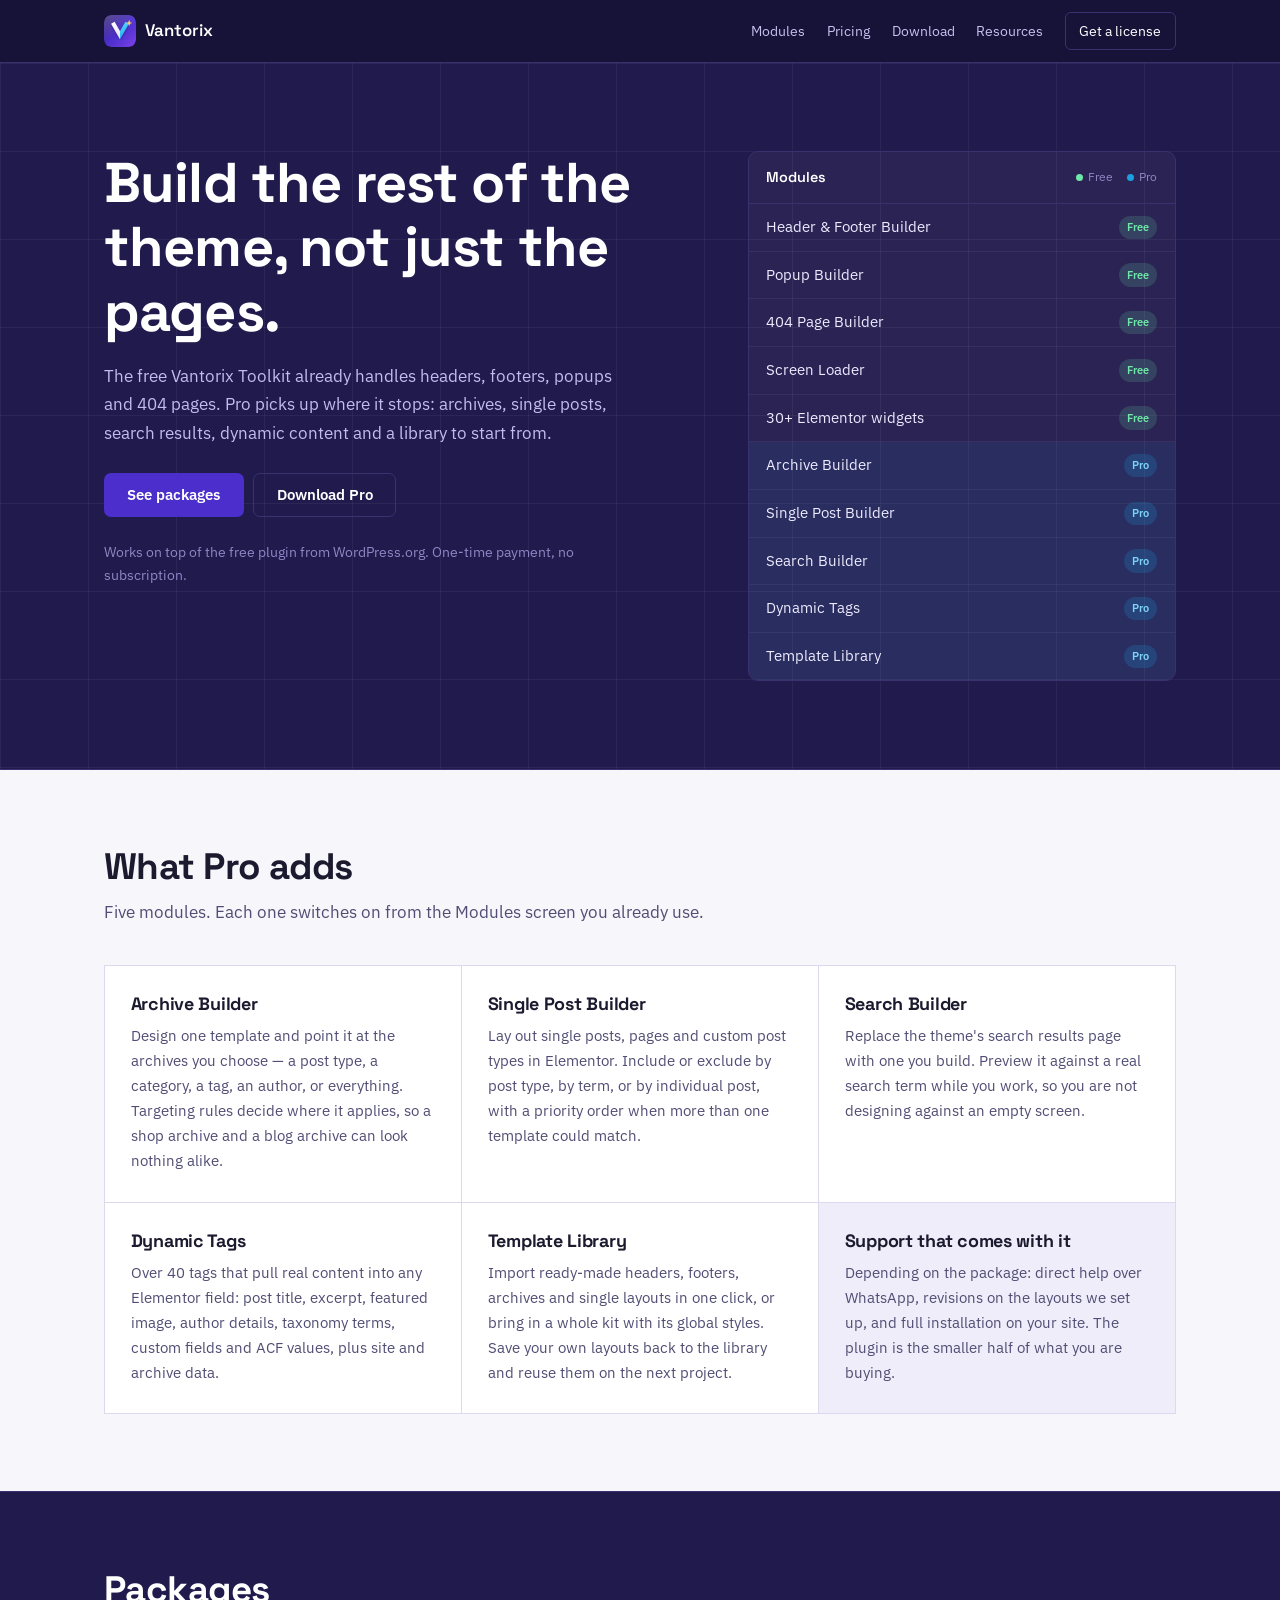
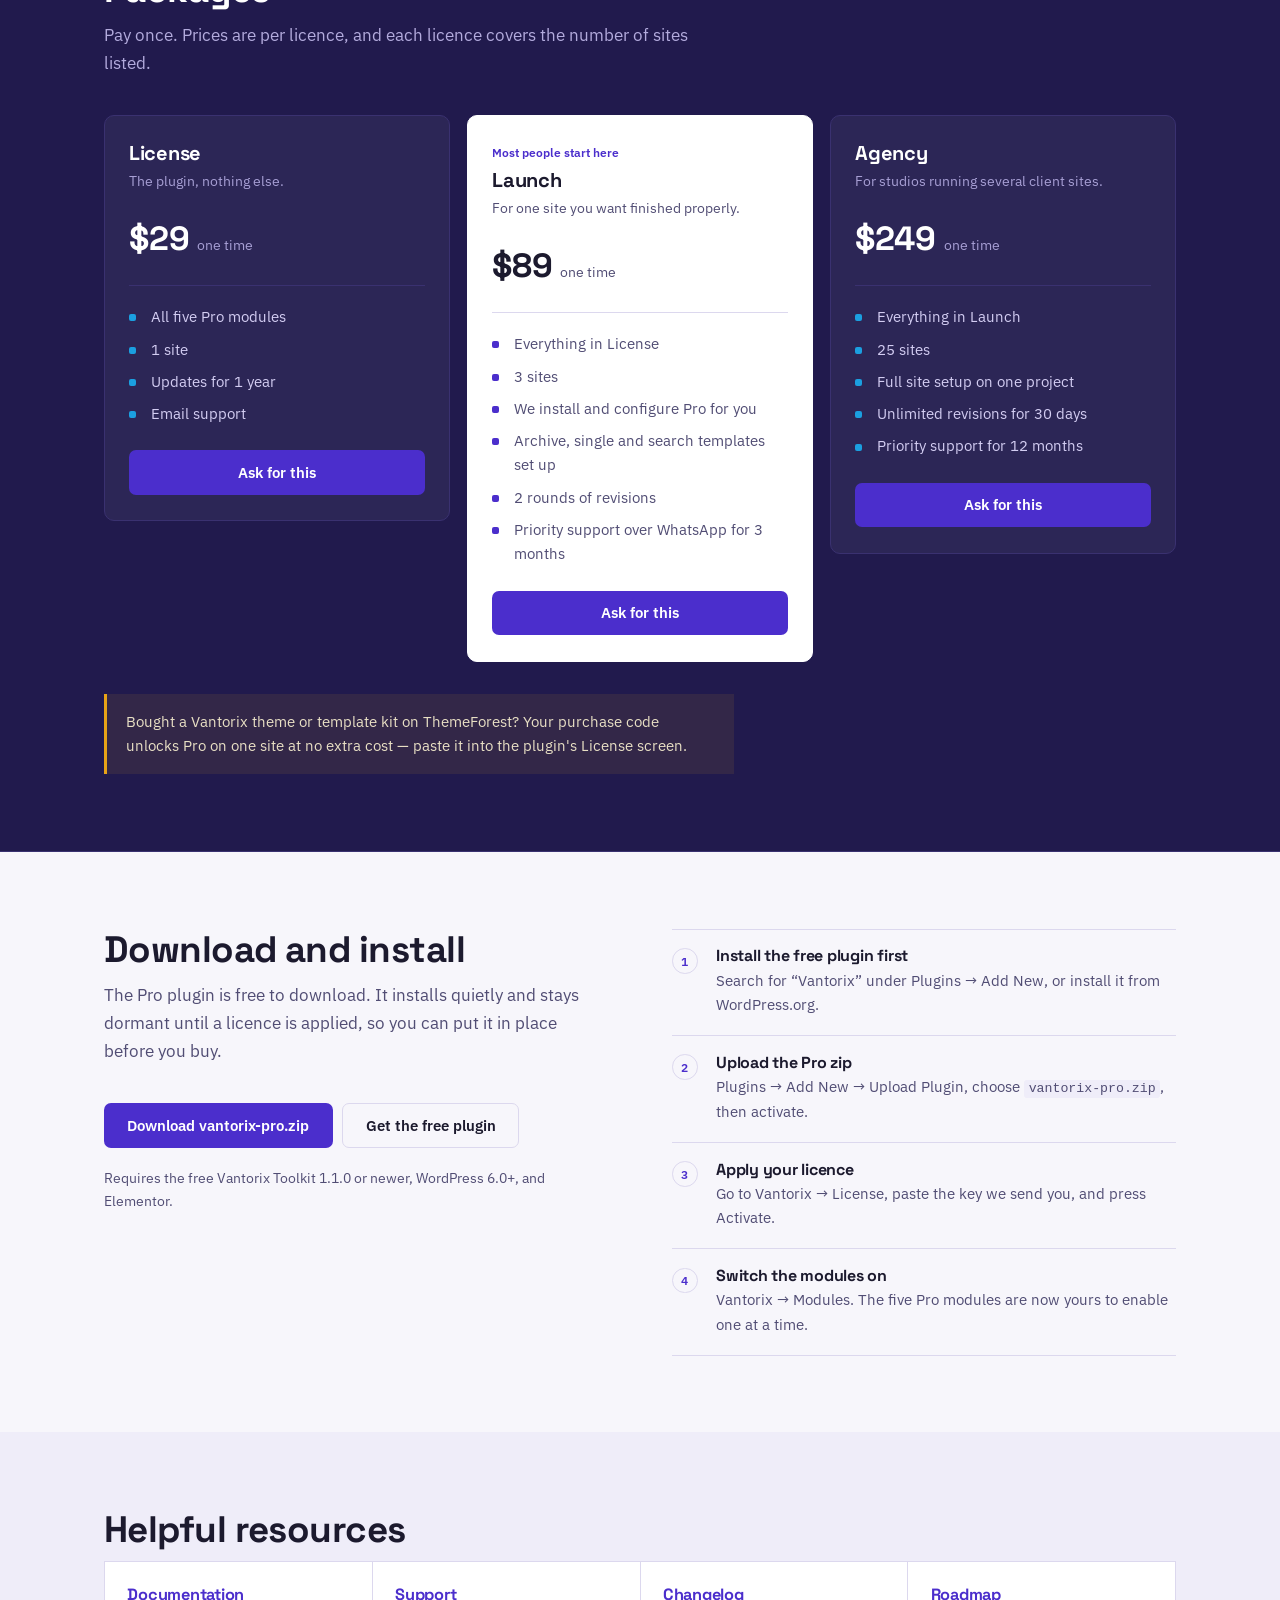
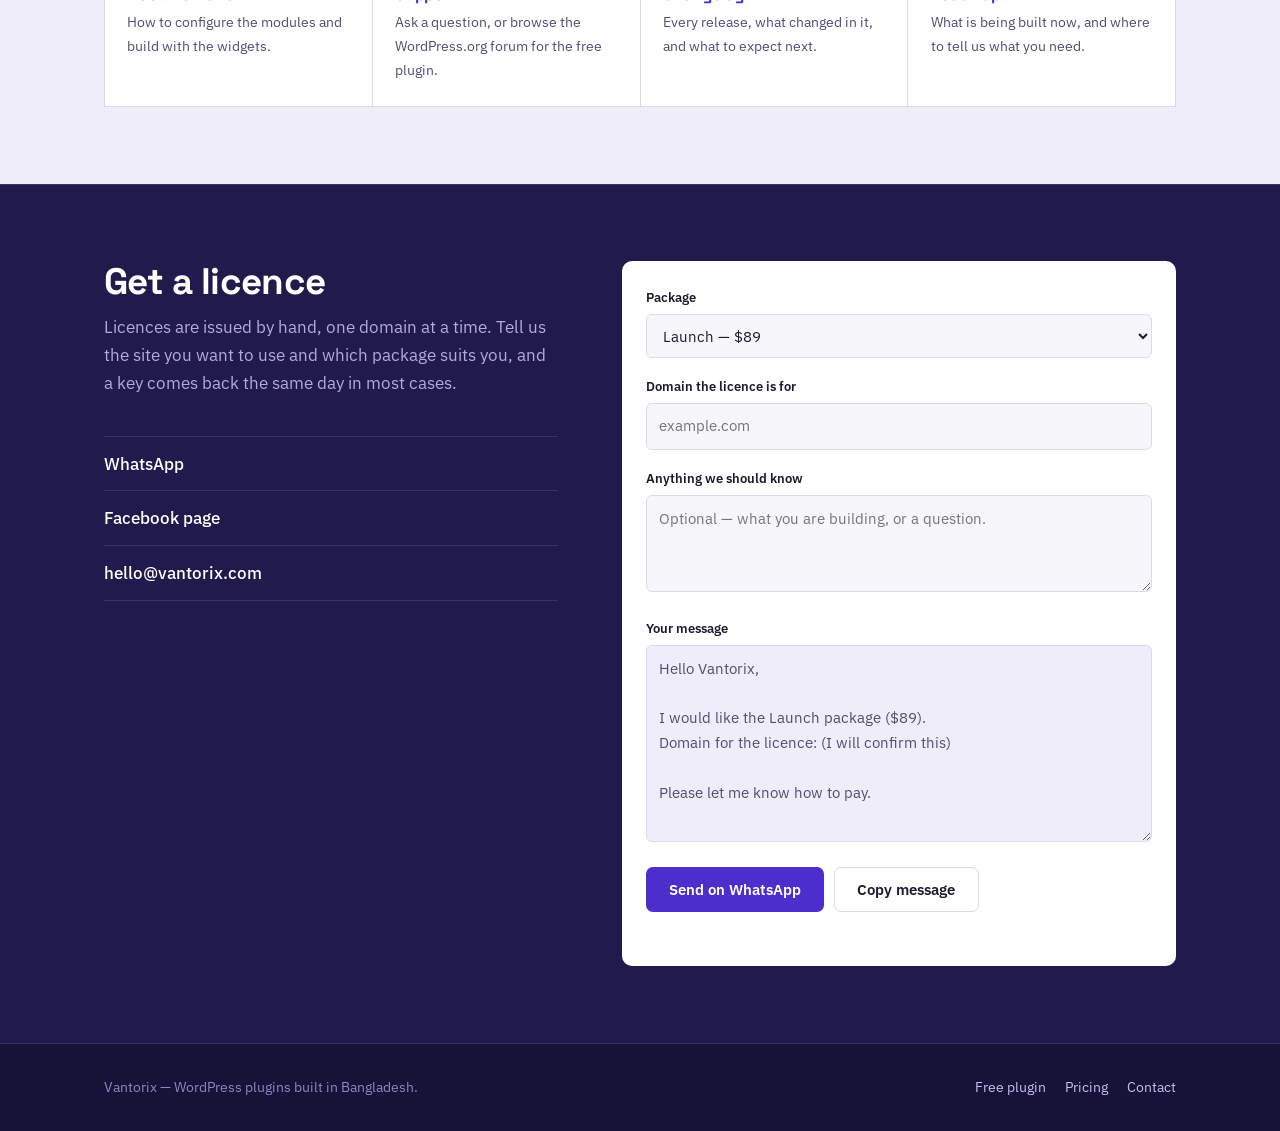
==== index.html @ 4dcec74a "Website" ====
<!DOCTYPE html>
<html lang="en">
<head>
<meta charset="utf-8">
<meta name="viewport" content="width=device-width, initial-scale=1">
<title>Vantorix Pro — theme building modules for Elementor</title>
<meta name="description" content="Vantorix Pro adds the Archive Builder, Single Post Builder, Search Builder, Dynamic Tags and Template Library to the free Vantorix Toolkit for Elementor.">
<link rel="icon" href="assets/icon.svg" type="image/svg+xml">

<meta property="og:title" content="Vantorix Pro — theme building modules for Elementor">
<meta property="og:description" content="Archive, Single, Search, Dynamic Tags and the Template Library, on top of the free Vantorix Toolkit.">
<meta property="og:type" content="website">
<meta property="og:image" content="assets/banner.png">

<link rel="preconnect" href="https://fonts.googleapis.com">
<link rel="preconnect" href="https://fonts.gstatic.com" crossorigin>
<link href="https://fonts.googleapis.com/css2?family=Space+Grotesk:wght@500;600;700&family=IBM+Plex+Sans:ital,wght@0,400;0,500;0,600;1,400&display=swap" rel="stylesheet">
<link rel="stylesheet" href="styles.css">
</head>
<body>

<a class="skip" href="#main">Skip to content</a>

<header class="topbar">
  <div class="shell topbar__inner">
    <a class="brand" href="#main">
      <img src="assets/icon.svg" alt="" width="32" height="32">
      <span>Vantorix</span>
    </a>
    <nav class="nav" aria-label="Primary">
      <a href="#modules">Modules</a>
      <a href="#pricing">Pricing</a>
      <a href="#download">Download</a>
      <a href="#resources">Resources</a>
      <a class="nav__cta" href="#contact">Get a license</a>
    </nav>
  </div>
</header>

<main id="main">

  <!-- ── Hero ────────────────────────────────────────────────────────── -->
  <section class="hero">
    <div class="shell hero__grid">

      <div class="hero__copy">
        <h1>Build the rest of the theme, not just the pages.</h1>
        <p class="lede">
          The free Vantorix Toolkit already handles headers, footers, popups and 404 pages.
          Pro picks up where it stops: archives, single posts, search results, dynamic content
          and a library to start from.
        </p>
        <p class="actions">
          <a class="btn btn--solid" href="#pricing">See packages</a>
          <a class="btn btn--ghost" href="#download">Download Pro</a>
        </p>
        <p class="hero__foot">
          Works on top of the free plugin from WordPress.org. One-time payment, no subscription.
        </p>
      </div>

      <!-- The module rack: the same list the plugin shows on its Modules screen -->
      <div class="rack" aria-label="What each plugin includes">
        <div class="rack__head">
          <span>Modules</span>
          <span class="rack__legend"><i class="dot dot--free"></i>Free<i class="dot dot--pro"></i>Pro</span>
        </div>
        <ul class="rack__list">
          <li class="rack__row"><span>Header &amp; Footer Builder</span><b class="tag tag--free">Free</b></li>
          <li class="rack__row"><span>Popup Builder</span><b class="tag tag--free">Free</b></li>
          <li class="rack__row"><span>404 Page Builder</span><b class="tag tag--free">Free</b></li>
          <li class="rack__row"><span>Screen Loader</span><b class="tag tag--free">Free</b></li>
          <li class="rack__row"><span>30+ Elementor widgets</span><b class="tag tag--free">Free</b></li>
          <li class="rack__row rack__row--pro"><span>Archive Builder</span><b class="tag tag--pro">Pro</b></li>
          <li class="rack__row rack__row--pro"><span>Single Post Builder</span><b class="tag tag--pro">Pro</b></li>
          <li class="rack__row rack__row--pro"><span>Search Builder</span><b class="tag tag--pro">Pro</b></li>
          <li class="rack__row rack__row--pro"><span>Dynamic Tags</span><b class="tag tag--pro">Pro</b></li>
          <li class="rack__row rack__row--pro"><span>Template Library</span><b class="tag tag--pro">Pro</b></li>
        </ul>
      </div>

    </div>
  </section>

  <!-- ── Modules ─────────────────────────────────────────────────────── -->
  <section class="band" id="modules">
    <div class="shell">
      <h2 class="band__title">What Pro adds</h2>
      <p class="band__sub">Five modules. Each one switches on from the Modules screen you already use.</p>

      <div class="blocks">

        <article class="block">
          <h3>Archive Builder</h3>
          <p>
            Design one template and point it at the archives you choose — a post type, a category,
            a tag, an author, or everything. Targeting rules decide where it applies, so a shop
            archive and a blog archive can look nothing alike.
          </p>
        </article>

        <article class="block">
          <h3>Single Post Builder</h3>
          <p>
            Lay out single posts, pages and custom post types in Elementor. Include or exclude by
            post type, by term, or by individual post, with a priority order when more than one
            template could match.
          </p>
        </article>

        <article class="block">
          <h3>Search Builder</h3>
          <p>
            Replace the theme's search results page with one you build. Preview it against a real
            search term while you work, so you are not designing against an empty screen.
          </p>
        </article>

        <article class="block">
          <h3>Dynamic Tags</h3>
          <p>
            Over 40 tags that pull real content into any Elementor field: post title, excerpt,
            featured image, author details, taxonomy terms, custom fields and ACF values, plus
            site and archive data.
          </p>
        </article>

        <article class="block">
          <h3>Template Library</h3>
          <p>
            Import ready-made headers, footers, archives and single layouts in one click, or bring
            in a whole kit with its global styles. Save your own layouts back to the library and
            reuse them on the next project.
          </p>
        </article>

        <article class="block block--quiet">
          <h3>Support that comes with it</h3>
          <p>
            Depending on the package: direct help over WhatsApp, revisions on the layouts we set up,
            and full installation on your site. The plugin is the smaller half of what you are buying.
          </p>
        </article>

      </div>
    </div>
  </section>

  <!-- ── Pricing ─────────────────────────────────────────────────────── -->
  <section class="band band--panel" id="pricing">
    <div class="shell">
      <h2 class="band__title">Packages</h2>
      <p class="band__sub">
        Pay once. Prices are per licence, and each licence covers the number of sites listed.
      </p>

      <div class="plans">

        <article class="plan">
          <h3>License</h3>
          <p class="plan__for">The plugin, nothing else.</p>
          <p class="plan__price"><span class="amount">$29</span><span class="per">one time</span></p>
          <ul class="plan__list">
            <li>All five Pro modules</li>
            <li>1 site</li>
            <li>Updates for 1 year</li>
            <li>Email support</li>
          </ul>
          <button class="btn btn--solid btn--full" data-plan="License" data-price="$29">Ask for this</button>
        </article>

        <article class="plan plan--lead">
          <p class="plan__flag">Most people start here</p>
          <h3>Launch</h3>
          <p class="plan__for">For one site you want finished properly.</p>
          <p class="plan__price"><span class="amount">$89</span><span class="per">one time</span></p>
          <ul class="plan__list">
            <li>Everything in License</li>
            <li>3 sites</li>
            <li>We install and configure Pro for you</li>
            <li>Archive, single and search templates set up</li>
            <li>2 rounds of revisions</li>
            <li>Priority support over WhatsApp for 3 months</li>
          </ul>
          <button class="btn btn--solid btn--full" data-plan="Launch" data-price="$89">Ask for this</button>
        </article>

        <article class="plan">
          <h3>Agency</h3>
          <p class="plan__for">For studios running several client sites.</p>
          <p class="plan__price"><span class="amount">$249</span><span class="per">one time</span></p>
          <ul class="plan__list">
            <li>Everything in Launch</li>
            <li>25 sites</li>
            <li>Full site setup on one project</li>
            <li>Unlimited revisions for 30 days</li>
            <li>Priority support for 12 months</li>
          </ul>
          <button class="btn btn--solid btn--full" data-plan="Agency" data-price="$249">Ask for this</button>
        </article>

      </div>

      <p class="envato">
        Bought a Vantorix theme or template kit on ThemeForest? Your purchase code unlocks Pro on
        one site at no extra cost — paste it into the plugin's License screen.
      </p>
    </div>
  </section>

  <!-- ── Download ────────────────────────────────────────────────────── -->
  <section class="band" id="download">
    <div class="shell download__grid">

      <div>
        <h2 class="band__title">Download and install</h2>
        <p class="band__sub">
          The Pro plugin is free to download. It installs quietly and stays dormant until a
          licence is applied, so you can put it in place before you buy.
        </p>
        <p class="actions">
          <a class="btn btn--solid" href="downloads/vantorix-pro.zip" download>Download vantorix-pro.zip</a>
          <a class="btn btn--ghost" href="https://wordpress.org/plugins/vantorix-toolkit/" target="_blank" rel="noopener">Get the free plugin</a>
        </p>
        <p class="note">Requires the free Vantorix Toolkit 1.1.0 or newer, WordPress 6.0+, and Elementor.</p>
      </div>

      <ol class="steps">
        <li>
          <h3>Install the free plugin first</h3>
          <p>Search for “Vantorix” under Plugins → Add New, or install it from WordPress.org.</p>
        </li>
        <li>
          <h3>Upload the Pro zip</h3>
          <p>Plugins → Add New → Upload Plugin, choose <code>vantorix-pro.zip</code>, then activate.</p>
        </li>
        <li>
          <h3>Apply your licence</h3>
          <p>Go to Vantorix → License, paste the key we send you, and press Activate.</p>
        </li>
        <li>
          <h3>Switch the modules on</h3>
          <p>Vantorix → Modules. The five Pro modules are now yours to enable one at a time.</p>
        </li>
      </ol>

    </div>
  </section>

  <!-- ── Resources ───────────────────────────────────────────────────── -->
  <section class="band band--tint" id="resources">
    <div class="shell">
      <h2 class="band__title">Helpful resources</h2>

      <div class="res">
        <a class="res__item" href="https://docs.vantorix.com/" target="_blank" rel="noopener">
          <h3>Documentation</h3>
          <p>How to configure the modules and build with the widgets.</p>
        </a>
        <a class="res__item" href="#contact">
          <h3>Support</h3>
          <p>Ask a question, or browse the WordPress.org forum for the free plugin.</p>
        </a>
        <a class="res__item" href="https://wordpress.org/plugins/vantorix-toolkit/#developers" target="_blank" rel="noopener">
          <h3>Changelog</h3>
          <p>Every release, what changed in it, and what to expect next.</p>
        </a>
        <a class="res__item" href="#contact">
          <h3>Roadmap</h3>
          <p>What is being built now, and where to tell us what you need.</p>
        </a>
      </div>
    </div>
  </section>

  <!-- ── Contact ─────────────────────────────────────────────────────── -->
  <section class="band band--panel" id="contact">
    <div class="shell contact__grid">

      <div class="contact__intro">
        <h2 class="band__title">Get a licence</h2>
        <p class="band__sub">
          Licences are issued by hand, one domain at a time. Tell us the site you want to use and
          which package suits you, and a key comes back the same day in most cases.
        </p>
        <ul class="contact__links">
          <li><a href="https://wa.me/8809649398545" target="_blank" rel="noopener">WhatsApp</a></li>
          <li><a href="https://www.facebook.com/" target="_blank" rel="noopener">Facebook page</a></li>
          <li><a href="mailto:hello@vantorix.com">hello@vantorix.com</a></li>
        </ul>
      </div>

      <form class="composer" id="composer" novalidate>
        <p class="composer__hint" id="composerHint" hidden>Filled in from your site.</p>

        <label for="planField">Package</label>
        <select id="planField" name="plan">
          <option value="License">License — $29</option>
          <option value="Launch" selected>Launch — $89</option>
          <option value="Agency">Agency — $249</option>
        </select>

        <label for="domainField">Domain the licence is for</label>
        <input type="text" id="domainField" name="domain" placeholder="example.com" autocomplete="off" spellcheck="false">

        <label for="noteField">Anything we should know</label>
        <textarea id="noteField" name="note" rows="3" placeholder="Optional — what you are building, or a question."></textarea>

        <label for="messageField">Your message</label>
        <textarea id="messageField" name="message" rows="7" readonly></textarea>

        <div class="composer__actions">
          <a class="btn btn--solid" id="waBtn" href="https://wa.me/8809649398545" target="_blank" rel="noopener">Send on WhatsApp</a>
          <button class="btn btn--ghost" type="button" id="copyBtn">Copy message</button>
        </div>
        <p class="composer__status" id="copyStatus" role="status" aria-live="polite"></p>
      </form>

    </div>
  </section>

</main>

<footer class="footer">
  <div class="shell footer__inner">
    <p>Vantorix — WordPress plugins built in Bangladesh.</p>
    <nav aria-label="Footer">
      <a href="https://wordpress.org/plugins/vantorix-toolkit/" target="_blank" rel="noopener">Free plugin</a>
      <a href="#pricing">Pricing</a>
      <a href="#contact">Contact</a>
    </nav>
  </div>
</footer>

<script src="script.js"></script>
</body>
</html>
---- styles.css ----
/* ------------------------------------------------------------------
   Vantorix Pro
   Visual language borrowed from a page builder's editing canvas:
   a light working surface, hairline structure, and corner ticks on
   blocks the way a builder marks a selected element.
   ------------------------------------------------------------------ */

:root {
  --canvas:      #F7F6FB;
  --canvas-tint: #EFEDF9;
  --panel:       #211A4D;
  --panel-deep:  #171238;
  --ink:         #1C1A2E;
  --ink-soft:    #514D74;
  --rule:        #DCD8EE;
  --rule-dark:   #3A3170;
  --violet:      #4B2ECC;
  --violet-lift: #6A4BE8;
  --cyan:        #1B9FE0;
  --amber:       #E8A317;
  --paper:       #FFFFFF;

  --shell: 1120px;
  --step:  clamp(1rem, 0.6rem + 1.6vw, 1.5rem);
}

*, *::before, *::after { box-sizing: border-box; }

html { -webkit-text-size-adjust: 100%; }

body {
  margin: 0;
  background: var(--canvas);
  color: var(--ink);
  font-family: "IBM Plex Sans", system-ui, -apple-system, sans-serif;
  font-size: 17px;
  line-height: 1.65;
  -webkit-font-smoothing: antialiased;
}

h1, h2, h3 {
  font-family: "Space Grotesk", system-ui, sans-serif;
  line-height: 1.15;
  letter-spacing: -0.015em;
  margin: 0;
}

p { margin: 0 0 1rem; max-width: 68ch; }

a { color: var(--violet); }

code {
  font-family: ui-monospace, SFMono-Regular, Menlo, monospace;
  font-size: 0.9em;
  background: var(--canvas-tint);
  padding: 0.1em 0.35em;
  border-radius: 3px;
}

.shell {
  width: 100%;
  max-width: var(--shell);
  margin-inline: auto;
  padding-inline: var(--step);
}

.skip {
  position: absolute;
  left: -9999px;
  background: var(--violet);
  color: #fff;
  padding: 0.6rem 1rem;
  z-index: 20;
}
.skip:focus { left: 1rem; top: 1rem; }

:focus-visible {
  outline: 2px solid var(--cyan);
  outline-offset: 3px;
}

/* ── Top bar ───────────────────────────────────────────────────────── */

.topbar {
  background: var(--panel-deep);
  border-bottom: 1px solid var(--rule-dark);
  position: sticky;
  top: 0;
  z-index: 10;
}

.topbar__inner {
  display: flex;
  align-items: center;
  justify-content: space-between;
  gap: 1rem;
  min-height: 62px;
}

.brand {
  display: inline-flex;
  align-items: center;
  gap: 0.55rem;
  color: #fff;
  text-decoration: none;
  font-family: "Space Grotesk", sans-serif;
  font-weight: 600;
  font-size: 1.05rem;
}
.brand img { display: block; border-radius: 7px; }

.nav {
  display: flex;
  align-items: center;
  gap: 1.35rem;
  font-size: 0.9rem;
}
.nav a {
  color: #C7C0EE;
  text-decoration: none;
}
.nav a:hover { color: #fff; }

.nav__cta {
  border: 1px solid var(--rule-dark);
  border-radius: 6px;
  padding: 0.4rem 0.85rem;
  color: #fff !important;
}
.nav__cta:hover { background: var(--violet); border-color: var(--violet); }

/* ── Buttons ───────────────────────────────────────────────────────── */

.btn {
  display: inline-block;
  font: 600 0.95rem/1 "IBM Plex Sans", sans-serif;
  padding: 0.85rem 1.4rem;
  border-radius: 7px;
  border: 1px solid transparent;
  text-decoration: none;
  cursor: pointer;
  transition: background-color 0.15s ease, border-color 0.15s ease, color 0.15s ease;
}

.btn--solid {
  background: var(--violet);
  color: #fff;
}
.btn--solid:hover { background: var(--violet-lift); }

.btn--ghost {
  background: transparent;
  border-color: var(--rule);
  color: var(--ink);
}
.btn--ghost:hover { border-color: var(--violet); color: var(--violet); }

.btn--full { width: 100%; }

.actions {
  display: flex;
  flex-wrap: wrap;
  gap: 0.6rem;
  margin: 1.6rem 0 0;
}

/* ── Hero ──────────────────────────────────────────────────────────── */

.hero {
  background: var(--panel);
  background-image:
    linear-gradient(180deg, rgba(255,255,255,0.05) 0 1px, transparent 1px),
    linear-gradient(90deg, rgba(255,255,255,0.05) 0 1px, transparent 1px);
  background-size: 100% 88px, 88px 100%;
  color: #EDEAFF;
  padding-block: clamp(3rem, 7vw, 5.5rem);
  border-bottom: 1px solid var(--rule-dark);
}

.hero__grid {
  display: grid;
  grid-template-columns: minmax(0, 1.15fr) minmax(0, 0.85fr);
  gap: clamp(2rem, 5vw, 4rem);
  align-items: start;
}

.hero h1 {
  color: #fff;
  font-size: clamp(2.1rem, 1.2rem + 3.4vw, 3.5rem);
  font-weight: 700;
  max-width: 15ch;
  margin-bottom: 1.1rem;
}

.lede {
  font-size: 1.08rem;
  color: #C3BCEC;
  max-width: 52ch;
}

.hero__foot {
  margin: 1.5rem 0 0;
  font-size: 0.88rem;
  color: #8F86C4;
}

.hero .btn--ghost {
  border-color: var(--rule-dark);
  color: #fff;
}
.hero .btn--ghost:hover { border-color: #fff; color: #fff; }

/* Module rack — the plugin's own Modules list, told honestly */

.rack {
  background: rgba(255, 255, 255, 0.04);
  border: 1px solid var(--rule-dark);
  border-radius: 10px;
  overflow: hidden;
}

.rack__head {
  display: flex;
  align-items: center;
  justify-content: space-between;
  padding: 0.85rem 1.1rem;
  border-bottom: 1px solid var(--rule-dark);
  font-family: "Space Grotesk", sans-serif;
  font-weight: 600;
  font-size: 0.9rem;
  color: #fff;
}

.rack__legend {
  display: inline-flex;
  align-items: center;
  gap: 0.35rem;
  font-family: "IBM Plex Sans", sans-serif;
  font-weight: 400;
  font-size: 0.76rem;
  color: #8F86C4;
}

.dot {
  width: 7px;
  height: 7px;
  border-radius: 50%;
  display: inline-block;
  margin-left: 0.5rem;
}
.dot--free { background: #6EE7A8; }
.dot--pro  { background: var(--cyan); }

.rack__list { list-style: none; margin: 0; padding: 0; }

.rack__row {
  display: flex;
  align-items: center;
  justify-content: space-between;
  gap: 1rem;
  padding: 0.7rem 1.1rem;
  font-size: 0.92rem;
  border-bottom: 1px solid rgba(255, 255, 255, 0.06);
}
.rack__row:last-child { border-bottom: 0; }
.rack__row--pro { background: rgba(27, 159, 224, 0.08); }

.tag {
  font-size: 0.7rem;
  font-weight: 600;
  letter-spacing: 0.02em;
  padding: 0.15rem 0.5rem;
  border-radius: 20px;
  white-space: nowrap;
}
.tag--free { background: rgba(110, 231, 168, 0.16); color: #6EE7A8; }
.tag--pro  { background: rgba(27, 159, 224, 0.2);  color: #7ED2F7; }

/* ── Bands ─────────────────────────────────────────────────────────── */

.band { padding-block: clamp(3rem, 6vw, 5rem); }
.band--tint  { background: var(--canvas-tint); }
.band--panel {
  background: var(--panel);
  color: #E5E1FB;
  border-block: 1px solid var(--rule-dark);
}

.band__title {
  font-size: clamp(1.6rem, 1.1rem + 1.8vw, 2.3rem);
  margin-bottom: 0.6rem;
}
.band--panel .band__title { color: #fff; }

.band__sub {
  color: var(--ink-soft);
  max-width: 60ch;
  margin-bottom: 2.4rem;
}
.band--panel .band__sub { color: #B3ABDD; }

/* ── Module blocks: corner ticks, like a selected element ──────────── */

.blocks {
  display: grid;
  grid-template-columns: repeat(auto-fit, minmax(300px, 1fr));
  gap: 1px;
  background: var(--rule);
  border: 1px solid var(--rule);
}

.block {
  position: relative;
  background: var(--paper);
  padding: 1.75rem 1.6rem;
}

.block::before,
.block::after {
  content: "";
  position: absolute;
  width: 9px;
  height: 9px;
  border-color: var(--violet);
  border-style: solid;
  opacity: 0;
  transition: opacity 0.15s ease;
}
.block::before { top: 10px;    left: 10px;  border-width: 1px 0 0 1px; }
.block::after  { bottom: 10px; right: 10px; border-width: 0 1px 1px 0; }

.block:hover::before,
.block:hover::after { opacity: 1; }

.block h3 {
  font-size: 1.12rem;
  margin-bottom: 0.55rem;
}

.block p {
  margin: 0;
  font-size: 0.95rem;
  color: var(--ink-soft);
}

.block--quiet { background: var(--canvas-tint); }

/* ── Plans ─────────────────────────────────────────────────────────── */

.plans {
  display: grid;
  grid-template-columns: repeat(auto-fit, minmax(275px, 1fr));
  gap: 1.1rem;
  align-items: start;
}

.plan {
  background: rgba(255, 255, 255, 0.05);
  border: 1px solid var(--rule-dark);
  border-radius: 10px;
  padding: 1.6rem 1.5rem;
}

.plan--lead {
  background: var(--paper);
  color: var(--ink);
  border-color: var(--paper);
}

.plan__flag {
  font-size: 0.78rem;
  font-weight: 600;
  color: var(--violet);
  margin: 0 0 0.4rem;
}

.plan h3 {
  font-size: 1.25rem;
  margin-bottom: 0.3rem;
}
.plan h3 { color: #fff; }
.plan--lead h3 { color: var(--ink); }

.plan__for {
  font-size: 0.88rem;
  color: #A79FD4;
  margin-bottom: 1.1rem;
}
.plan--lead .plan__for { color: var(--ink-soft); }

.plan__price {
  display: flex;
  align-items: baseline;
  gap: 0.45rem;
  margin: 0 0 1.2rem;
  padding-bottom: 1.2rem;
  border-bottom: 1px solid var(--rule-dark);
}
.plan--lead .plan__price { border-color: var(--rule); }

.amount {
  font-family: "Space Grotesk", sans-serif;
  font-size: 2.1rem;
  font-weight: 700;
  color: #fff;
}
.plan--lead .amount { color: var(--ink); }

.per { font-size: 0.85rem; color: #A79FD4; }
.plan--lead .per { color: var(--ink-soft); }

.plan__list {
  list-style: none;
  margin: 0 0 1.5rem;
  padding: 0;
  font-size: 0.92rem;
}

.plan__list li {
  position: relative;
  padding-left: 1.35rem;
  margin-bottom: 0.5rem;
  color: #D3CDF2;
}
.plan--lead .plan__list li { color: var(--ink-soft); }

.plan__list li::before {
  content: "";
  position: absolute;
  left: 0;
  top: 0.62em;
  width: 7px;
  height: 7px;
  border-radius: 2px;
  background: var(--cyan);
}
.plan--lead .plan__list li::before { background: var(--violet); }

.envato {
  margin: 2rem 0 0;
  padding: 1rem 1.2rem;
  border-left: 3px solid var(--amber);
  background: rgba(232, 163, 23, 0.09);
  font-size: 0.92rem;
  color: #E8DFC4;
  max-width: 70ch;
}

/* ── Download ──────────────────────────────────────────────────────── */

.download__grid {
  display: grid;
  grid-template-columns: minmax(0, 1fr) minmax(0, 1fr);
  gap: clamp(2rem, 5vw, 4rem);
  align-items: start;
}

.note {
  margin-top: 1.2rem;
  font-size: 0.87rem;
  color: var(--ink-soft);
}

.steps {
  counter-reset: step;
  list-style: none;
  margin: 0;
  padding: 0;
  border-top: 1px solid var(--rule);
}

.steps li {
  counter-increment: step;
  position: relative;
  padding: 1.1rem 0 1.1rem 2.75rem;
  border-bottom: 1px solid var(--rule);
}

.steps li::before {
  content: counter(step);
  position: absolute;
  left: 0;
  top: 1.15rem;
  width: 1.6rem;
  height: 1.6rem;
  display: grid;
  place-items: center;
  border: 1px solid var(--rule);
  border-radius: 50%;
  font-size: 0.78rem;
  font-weight: 600;
  color: var(--violet);
}

.steps h3 { font-size: 1rem; margin-bottom: 0.2rem; }
.steps p  { margin: 0; font-size: 0.92rem; color: var(--ink-soft); }

/* ── Resources ─────────────────────────────────────────────────────── */

.res {
  display: grid;
  grid-template-columns: repeat(auto-fit, minmax(230px, 1fr));
  gap: 1px;
  background: var(--rule);
  border: 1px solid var(--rule);
}

.res__item {
  background: var(--paper);
  padding: 1.5rem 1.4rem;
  text-decoration: none;
  color: inherit;
  transition: background-color 0.15s ease;
}
.res__item:hover { background: #fff; box-shadow: inset 3px 0 0 var(--violet); }

.res__item h3 { font-size: 1.02rem; margin-bottom: 0.35rem; color: var(--violet); }
.res__item p  { margin: 0; font-size: 0.9rem; color: var(--ink-soft); }

/* ── Contact ───────────────────────────────────────────────────────── */

.contact__grid {
  display: grid;
  grid-template-columns: minmax(0, 0.9fr) minmax(0, 1.1fr);
  gap: clamp(2rem, 5vw, 4rem);
  align-items: start;
}

.contact__links {
  list-style: none;
  margin: 1.5rem 0 0;
  padding: 0;
  border-top: 1px solid var(--rule-dark);
}
.contact__links li { border-bottom: 1px solid var(--rule-dark); }
.contact__links a {
  display: block;
  padding: 0.8rem 0;
  color: #fff;
  text-decoration: none;
  font-weight: 500;
}
.contact__links a:hover { color: #7ED2F7; }

.composer {
  background: var(--paper);
  color: var(--ink);
  border-radius: 10px;
  padding: 1.6rem 1.5rem;
}

.composer label {
  display: block;
  font-size: 0.82rem;
  font-weight: 600;
  margin-bottom: 0.35rem;
  color: var(--ink);
}

.composer input,
.composer select,
.composer textarea {
  width: 100%;
  font: inherit;
  font-size: 0.94rem;
  padding: 0.65rem 0.8rem;
  margin-bottom: 1.1rem;
  border: 1px solid var(--rule);
  border-radius: 6px;
  background: var(--canvas);
  color: var(--ink);
}

.composer textarea { resize: vertical; }
.composer textarea[readonly] { background: var(--canvas-tint); color: var(--ink-soft); }

.composer__hint {
  margin: 0 0 1rem;
  padding: 0.5rem 0.7rem;
  background: rgba(27, 159, 224, 0.1);
  border-left: 3px solid var(--cyan);
  font-size: 0.85rem;
  color: var(--ink-soft);
}

.composer__actions {
  display: flex;
  flex-wrap: wrap;
  gap: 0.6rem;
}

.composer__status {
  margin: 0.8rem 0 0;
  min-height: 1.2em;
  font-size: 0.85rem;
  color: var(--violet);
}

/* ── Footer ────────────────────────────────────────────────────────── */

.footer {
  background: var(--panel-deep);
  color: #8F86C4;
  padding-block: 2rem;
}

.footer__inner {
  display: flex;
  flex-wrap: wrap;
  align-items: center;
  justify-content: space-between;
  gap: 1rem;
  font-size: 0.88rem;
}
.footer p { margin: 0; }
.footer nav { display: flex; gap: 1.2rem; }
.footer a { color: #C7C0EE; text-decoration: none; }
.footer a:hover { color: #fff; }

/* ── Narrow screens ────────────────────────────────────────────────── */

@media (max-width: 860px) {
  .hero__grid,
  .download__grid,
  .contact__grid {
    grid-template-columns: minmax(0, 1fr);
  }
  .nav { gap: 0.9rem; font-size: 0.84rem; }
  .nav a:not(.nav__cta) { display: none; }
  .hero h1 { max-width: none; }
}

@media (prefers-reduced-motion: reduce) {
  * { animation: none !important; transition: none !important; scroll-behavior: auto !important; }
}
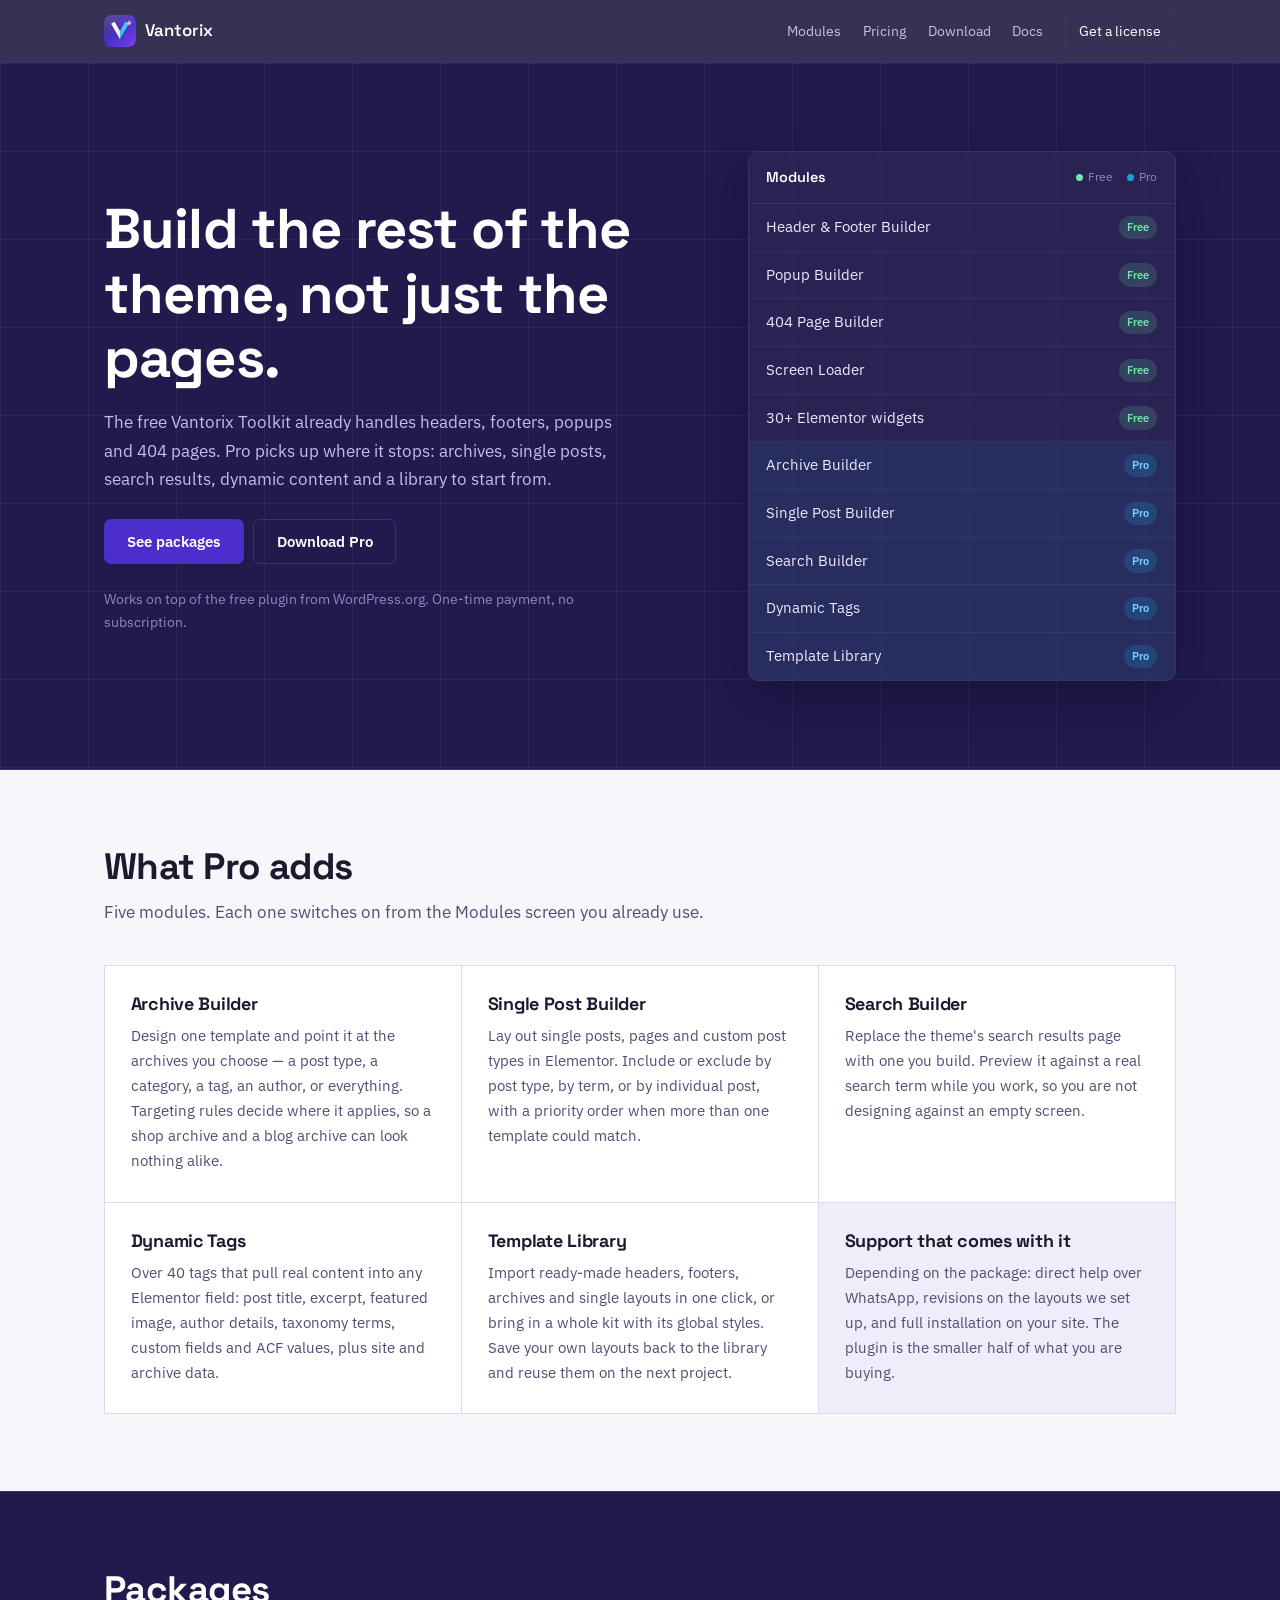
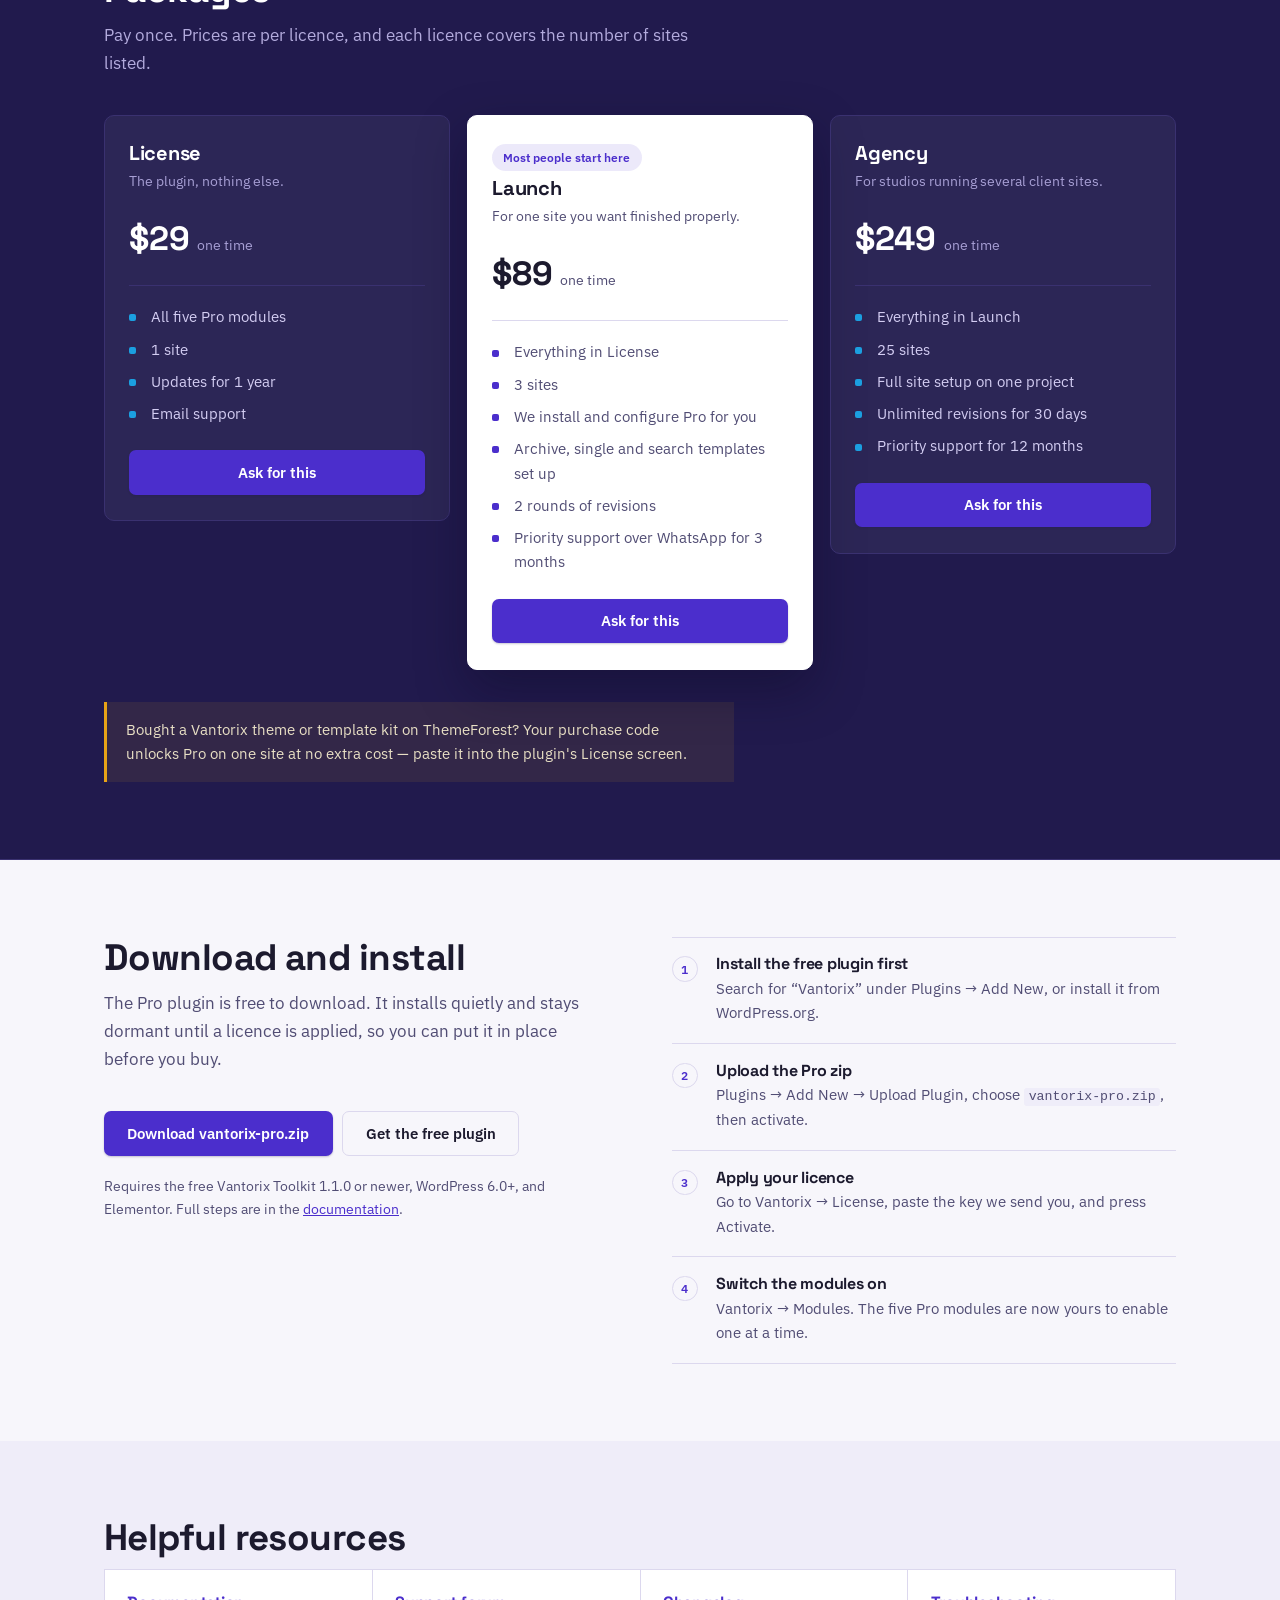
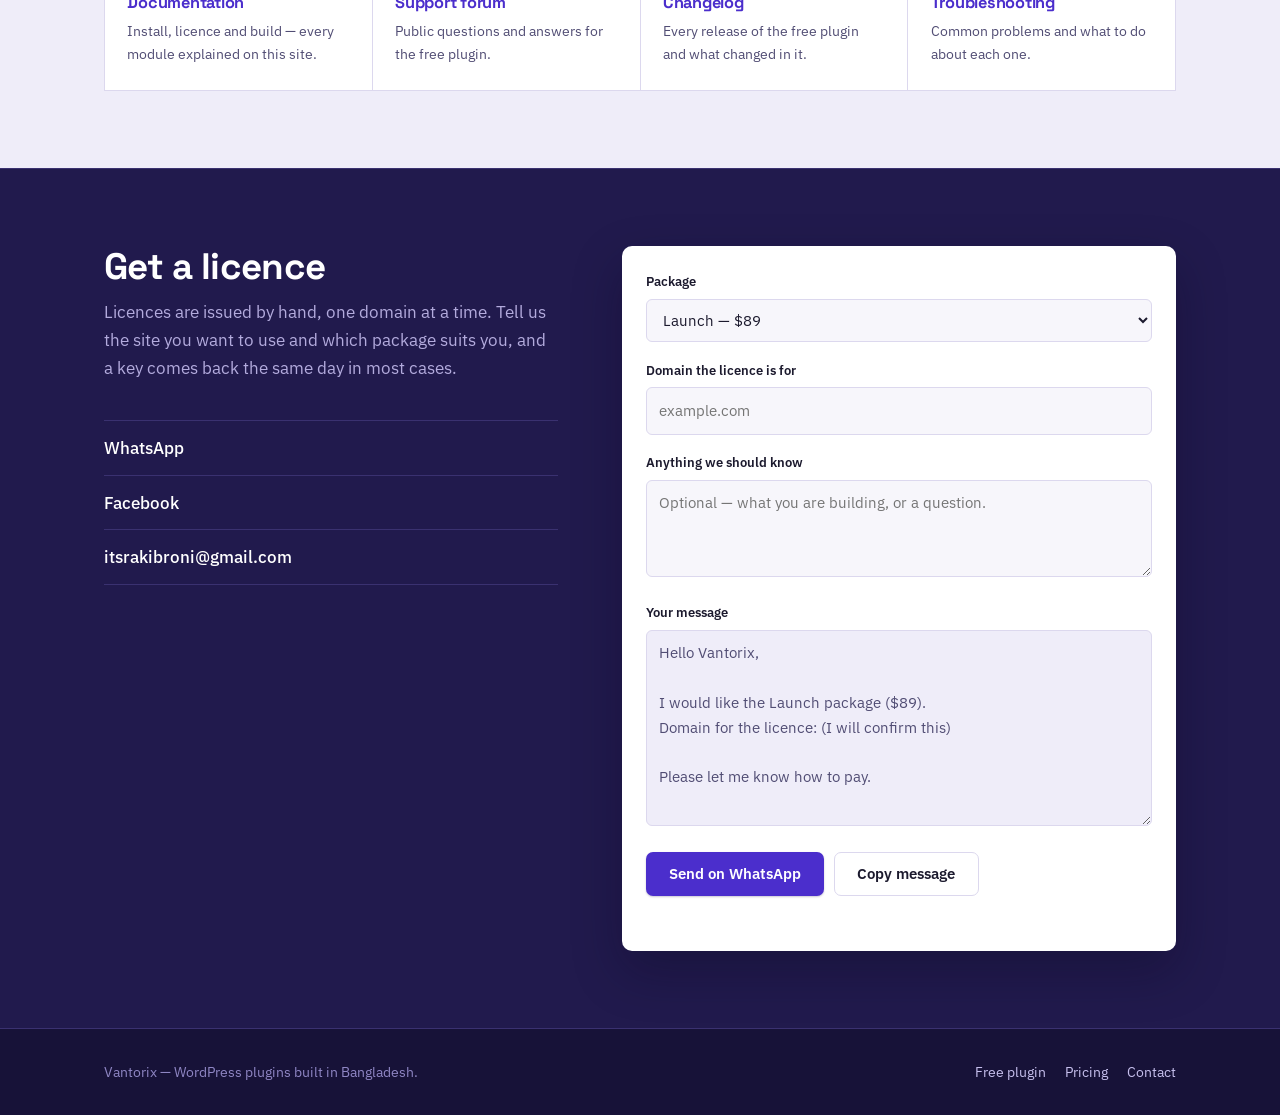
==== commit b3f806a5: "Updated" ====
--- a/index.html
+++ b/index.html
@@ -31,7 +31,7 @@
       <a href="#modules">Modules</a>
       <a href="#pricing">Pricing</a>
       <a href="#download">Download</a>
-      <a href="#resources">Resources</a>
+      <a href="docs.html">Docs</a>
       <a class="nav__cta" href="#contact">Get a license</a>
     </nav>
   </div>
@@ -222,7 +222,7 @@
           <a class="btn btn--solid" href="downloads/vantorix-pro.zip" download>Download vantorix-pro.zip</a>
           <a class="btn btn--ghost" href="https://wordpress.org/plugins/vantorix-toolkit/" target="_blank" rel="noopener">Get the free plugin</a>
         </p>
-        <p class="note">Requires the free Vantorix Toolkit 1.1.0 or newer, WordPress 6.0+, and Elementor.</p>
+        <p class="note">Requires the free Vantorix Toolkit 1.1.0 or newer, WordPress 6.0+, and Elementor. Full steps are in the <a href="docs.html#install-pro">documentation</a>.</p>
       </div>
 
       <ol class="steps">
@@ -253,21 +253,21 @@
       <h2 class="band__title">Helpful resources</h2>
 
       <div class="res">
-        <a class="res__item" href="https://docs.vantorix.com/" target="_blank" rel="noopener">
+        <a class="res__item" href="docs.html">
           <h3>Documentation</h3>
-          <p>How to configure the modules and build with the widgets.</p>
+          <p>Install, licence and build — every module explained on this site.</p>
         </a>
-        <a class="res__item" href="#contact">
-          <h3>Support</h3>
-          <p>Ask a question, or browse the WordPress.org forum for the free plugin.</p>
+        <a class="res__item" href="https://wordpress.org/support/plugin/vantorix-toolkit/" target="_blank" rel="noopener">
+          <h3>Support forum</h3>
+          <p>Public questions and answers for the free plugin.</p>
         </a>
         <a class="res__item" href="https://wordpress.org/plugins/vantorix-toolkit/#developers" target="_blank" rel="noopener">
           <h3>Changelog</h3>
-          <p>Every release, what changed in it, and what to expect next.</p>
+          <p>Every release of the free plugin and what changed in it.</p>
         </a>
-        <a class="res__item" href="#contact">
-          <h3>Roadmap</h3>
-          <p>What is being built now, and where to tell us what you need.</p>
+        <a class="res__item" href="docs.html#troubleshooting">
+          <h3>Troubleshooting</h3>
+          <p>Common problems and what to do about each one.</p>
         </a>
       </div>
     </div>
@@ -284,9 +284,9 @@
           which package suits you, and a key comes back the same day in most cases.
         </p>
         <ul class="contact__links">
-          <li><a href="https://wa.me/8809649398545" target="_blank" rel="noopener">WhatsApp</a></li>
-          <li><a href="https://www.facebook.com/" target="_blank" rel="noopener">Facebook page</a></li>
-          <li><a href="mailto:hello@vantorix.com">hello@vantorix.com</a></li>
+          <li><a href="https://wa.me/8801810398545" target="_blank" rel="noopener">WhatsApp</a></li>
+          <li><a href="https://www.facebook.com/CreativeRakibRoni" target="_blank" rel="noopener">Facebook</a></li>
+          <li><a href="mailto:itsrakibroni@gmail.com">itsrakibroni@gmail.com</a></li>
         </ul>
       </div>
 
@@ -310,7 +310,7 @@
         <textarea id="messageField" name="message" rows="7" readonly></textarea>
 
         <div class="composer__actions">
-          <a class="btn btn--solid" id="waBtn" href="https://wa.me/8809649398545" target="_blank" rel="noopener">Send on WhatsApp</a>
+          <a class="btn btn--solid" id="waBtn" href="https://wa.me/8801810398545" target="_blank" rel="noopener">Send on WhatsApp</a>
           <button class="btn btn--ghost" type="button" id="copyBtn">Copy message</button>
         </div>
         <p class="composer__status" id="copyStatus" role="status" aria-live="polite"></p>
--- a/styles.css
+++ b/styles.css
@@ -633,3 +633,254 @@
 @media (prefers-reduced-motion: reduce) {
   * { animation: none !important; transition: none !important; scroll-behavior: auto !important; }
 }
+
+/* ==================================================================
+   Refinements — smoother surfaces, steadier rhythm
+   ================================================================== */
+
+html { scroll-behavior: smooth; scroll-padding-top: 78px; }
+
+::selection { background: rgba(75, 46, 204, 0.18); }
+
+.topbar {
+  background: rgba(23, 18, 56, 0.86);
+  backdrop-filter: saturate(160%) blur(12px);
+  -webkit-backdrop-filter: saturate(160%) blur(12px);
+}
+
+.nav a:not(.nav__cta) {
+  position: relative;
+  padding-block: 0.35rem;
+  transition: color 0.15s ease;
+}
+.nav a:not(.nav__cta)::after {
+  content: "";
+  position: absolute;
+  left: 0;
+  right: 100%;
+  bottom: 0;
+  height: 1px;
+  background: var(--cyan);
+  transition: right 0.22s ease;
+}
+.nav a:not(.nav__cta):hover::after,
+.nav a[aria-current="page"]::after { right: 0; }
+.nav a[aria-current="page"] { color: #fff; }
+
+.btn {
+  position: relative;
+  transition: background-color 0.18s ease, border-color 0.18s ease,
+              color 0.18s ease, transform 0.12s ease, box-shadow 0.18s ease;
+}
+.btn--solid { box-shadow: 0 1px 2px rgba(33, 26, 77, 0.24); }
+.btn--solid:hover { box-shadow: 0 4px 14px rgba(75, 46, 204, 0.28); }
+.btn:active { transform: translateY(1px); }
+
+.hero__grid { align-items: center; }
+
+.rack {
+  backdrop-filter: blur(2px);
+  box-shadow: 0 18px 44px rgba(10, 6, 30, 0.32);
+}
+.rack__row { transition: background-color 0.16s ease; }
+.rack__row:hover { background: rgba(255, 255, 255, 0.07); }
+.rack__row--pro:hover { background: rgba(27, 159, 224, 0.14); }
+
+.block { transition: background-color 0.16s ease; }
+.block:hover { background: #FCFBFF; }
+
+.plan { transition: border-color 0.18s ease, transform 0.18s ease; }
+.plan:not(.plan--lead):hover { border-color: var(--cyan); }
+.plan--lead { box-shadow: 0 20px 50px rgba(10, 6, 30, 0.34); }
+
+.plan__flag {
+  display: inline-block;
+  background: rgba(75, 46, 204, 0.1);
+  border-radius: 20px;
+  padding: 0.2rem 0.7rem;
+}
+
+.res__item { position: relative; }
+.res__item::after {
+  content: "";
+  position: absolute;
+  inset: 0 auto 0 0;
+  width: 3px;
+  background: var(--violet);
+  transform: scaleY(0);
+  transform-origin: top;
+  transition: transform 0.2s ease;
+}
+.res__item:hover::after { transform: scaleY(1); }
+.res__item:hover { box-shadow: none; }
+
+.composer { box-shadow: 0 20px 50px rgba(10, 6, 30, 0.3); }
+.composer input:focus,
+.composer select:focus,
+.composer textarea:focus {
+  background: #fff;
+  border-color: var(--violet);
+  outline: none;
+  box-shadow: 0 0 0 3px rgba(75, 46, 204, 0.14);
+}
+
+/* ── Documentation ─────────────────────────────────────────────────── */
+
+.docs { padding-block: clamp(2rem, 4vw, 3.5rem); }
+
+.docs__grid {
+  display: grid;
+  grid-template-columns: 230px minmax(0, 1fr);
+  gap: clamp(2rem, 5vw, 4rem);
+  align-items: start;
+}
+
+.docs__side { position: sticky; top: 88px; }
+
+.toc { display: flex; flex-direction: column; font-size: 0.9rem; }
+
+.toc__group {
+  margin: 1.4rem 0 0.5rem;
+  font-family: "Space Grotesk", sans-serif;
+  font-weight: 600;
+  font-size: 0.82rem;
+  color: var(--ink);
+}
+.toc__group:first-child { margin-top: 0; }
+
+.toc a {
+  padding: 0.32rem 0 0.32rem 0.75rem;
+  border-left: 2px solid var(--rule);
+  color: var(--ink-soft);
+  text-decoration: none;
+  transition: color 0.15s ease, border-color 0.15s ease;
+}
+.toc a:hover { color: var(--violet); border-color: var(--violet); }
+.toc a.is-here {
+  color: var(--violet);
+  border-color: var(--violet);
+  font-weight: 500;
+}
+
+.docs__main h1 {
+  font-size: clamp(2rem, 1.4rem + 2vw, 2.7rem);
+  margin-bottom: 0.6rem;
+}
+
+.docs__lede {
+  font-size: 1.06rem;
+  color: var(--ink-soft);
+  margin-bottom: 2.5rem;
+}
+
+.docs__main section {
+  padding-top: 2.4rem;
+  margin-top: 2.4rem;
+  border-top: 1px solid var(--rule);
+}
+.docs__main section:first-of-type { border-top: 0; margin-top: 0; padding-top: 0; }
+
+.docs__main h2 {
+  font-size: 1.5rem;
+  margin-bottom: 0.9rem;
+  display: flex;
+  align-items: center;
+  gap: 0.6rem;
+  flex-wrap: wrap;
+}
+
+.docs__main h3 {
+  font-size: 1.05rem;
+  margin: 1.8rem 0 0.5rem;
+}
+
+.docs__main p { color: var(--ink-soft); }
+
+.pill {
+  font-family: "IBM Plex Sans", sans-serif;
+  font-size: 0.68rem;
+  font-weight: 600;
+  letter-spacing: 0.01em;
+  padding: 0.16rem 0.55rem;
+  border-radius: 20px;
+}
+.pill--free { background: #E4F6EC; color: #1a7f37; }
+.pill--pro  { background: #E3F3FC; color: #10688F; }
+
+.doc-steps, .doc-list { margin: 0 0 1rem; padding-left: 1.3rem; color: var(--ink-soft); }
+.doc-steps li, .doc-list li { margin-bottom: 0.45rem; }
+.doc-steps b, .doc-list b { color: var(--ink); font-weight: 600; }
+
+.spec {
+  width: 100%;
+  border-collapse: collapse;
+  margin-bottom: 1.2rem;
+  font-size: 0.94rem;
+}
+.spec th, .spec td {
+  text-align: left;
+  padding: 0.65rem 0.9rem;
+  border: 1px solid var(--rule);
+  vertical-align: top;
+}
+.spec thead th { background: var(--canvas-tint); font-weight: 600; }
+.spec tbody th { background: var(--canvas-tint); font-weight: 600; width: 34%; }
+.spec td { color: var(--ink-soft); background: var(--paper); }
+
+.callout {
+  padding: 0.9rem 1.1rem;
+  border-left: 3px solid var(--cyan);
+  background: rgba(27, 159, 224, 0.08);
+  border-radius: 0 6px 6px 0;
+  font-size: 0.94rem;
+  margin-bottom: 1.2rem;
+}
+
+.code {
+  background: var(--panel-deep);
+  color: #D8D2F5;
+  padding: 1rem 1.1rem;
+  border-radius: 8px;
+  overflow-x: auto;
+  font-size: 0.86rem;
+  line-height: 1.7;
+  margin-bottom: 1.2rem;
+}
+.code code { background: none; padding: 0; color: inherit; font-size: inherit; }
+
+.tag-groups {
+  display: grid;
+  grid-template-columns: repeat(auto-fit, minmax(210px, 1fr));
+  gap: 1px;
+  background: var(--rule);
+  border: 1px solid var(--rule);
+  margin-bottom: 1.2rem;
+}
+.tag-groups > div { background: var(--paper); padding: 1.1rem 1.2rem; }
+.tag-groups h3 { margin: 0 0 0.3rem; font-size: 0.98rem; }
+.tag-groups p { margin: 0; font-size: 0.88rem; }
+
+.docs__cta {
+  background: var(--canvas-tint);
+  border: 1px solid var(--rule) !important;
+  border-radius: 10px;
+  padding: 1.8rem !important;
+  margin-top: 3rem !important;
+}
+.docs__cta h2 { margin-bottom: 0.4rem; }
+
+@media (max-width: 900px) {
+  .docs__grid { grid-template-columns: minmax(0, 1fr); }
+  .docs__side {
+    position: static;
+    border-bottom: 1px solid var(--rule);
+    padding-bottom: 1.4rem;
+    margin-bottom: 1.6rem;
+  }
+  .toc {
+    display: grid;
+    grid-template-columns: repeat(auto-fill, minmax(160px, 1fr));
+    gap: 0.1rem 1rem;
+  }
+  .toc__group { grid-column: 1 / -1; }
+}
